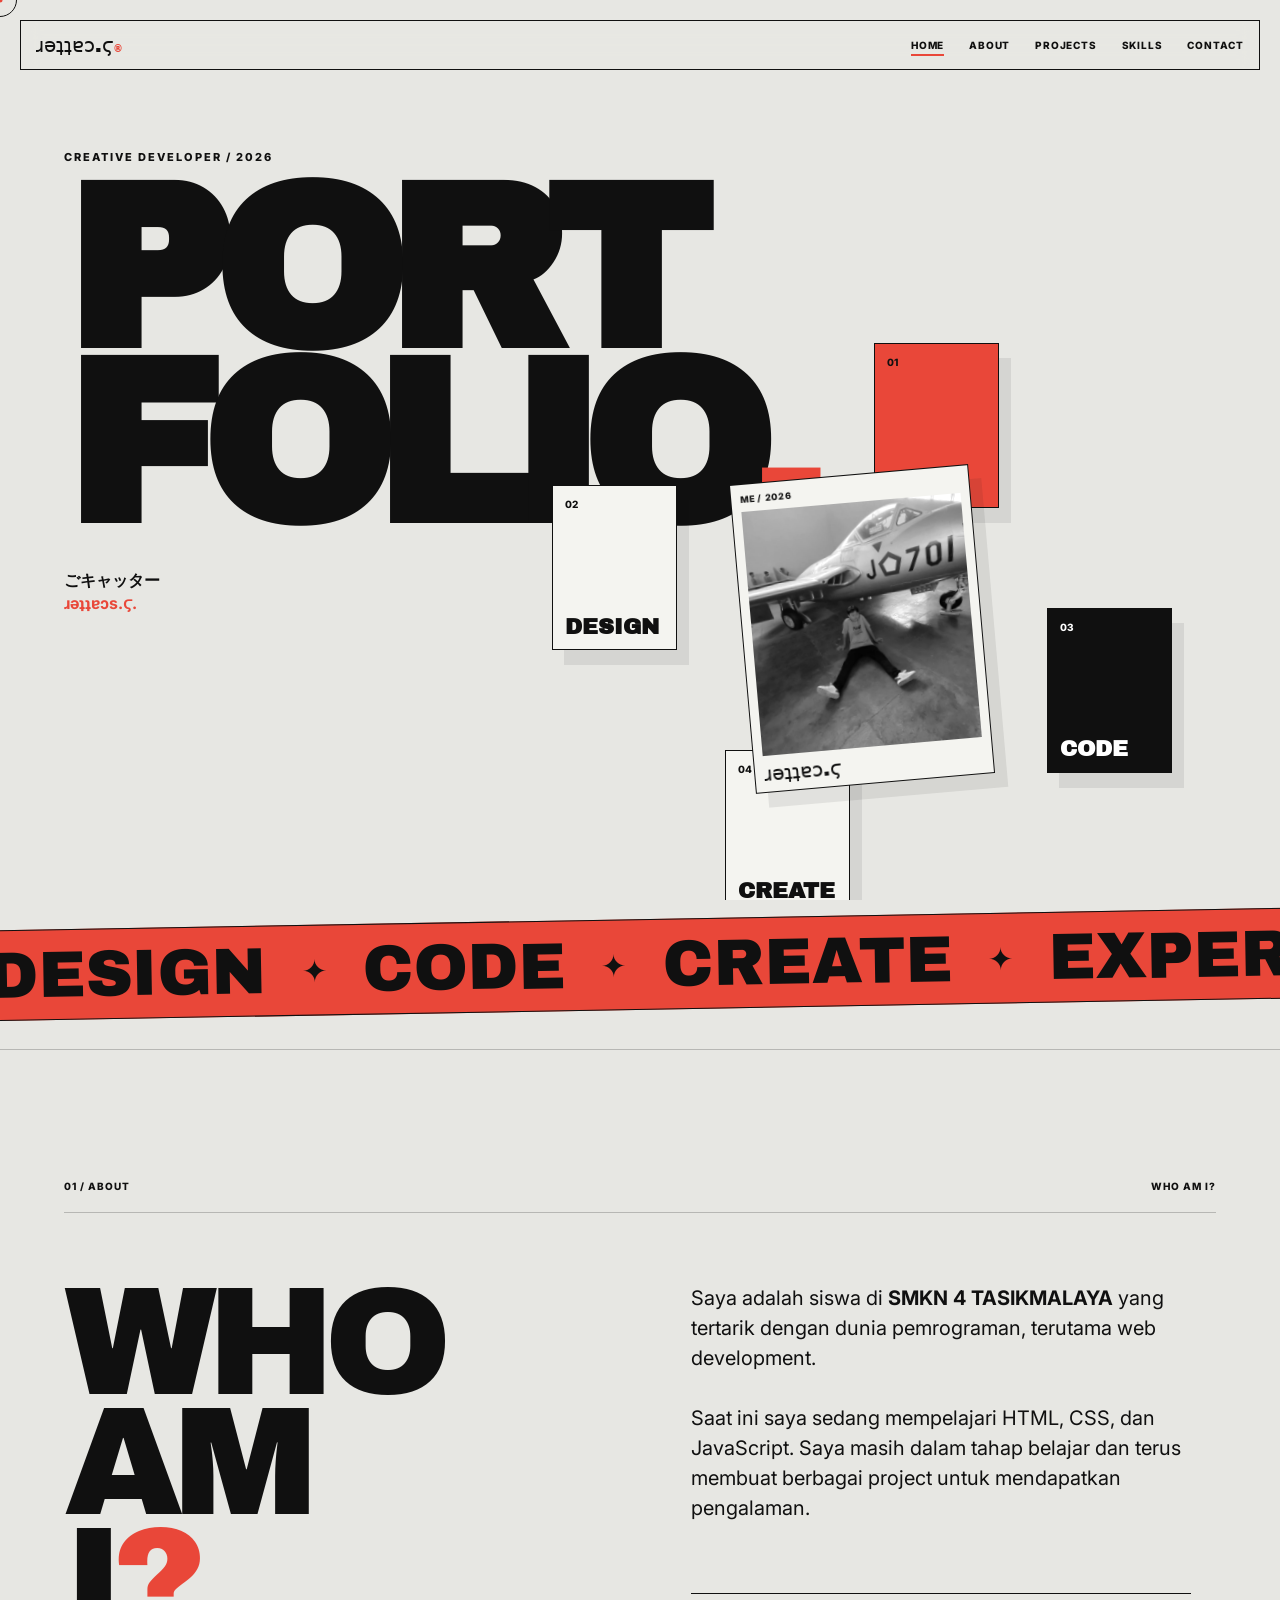
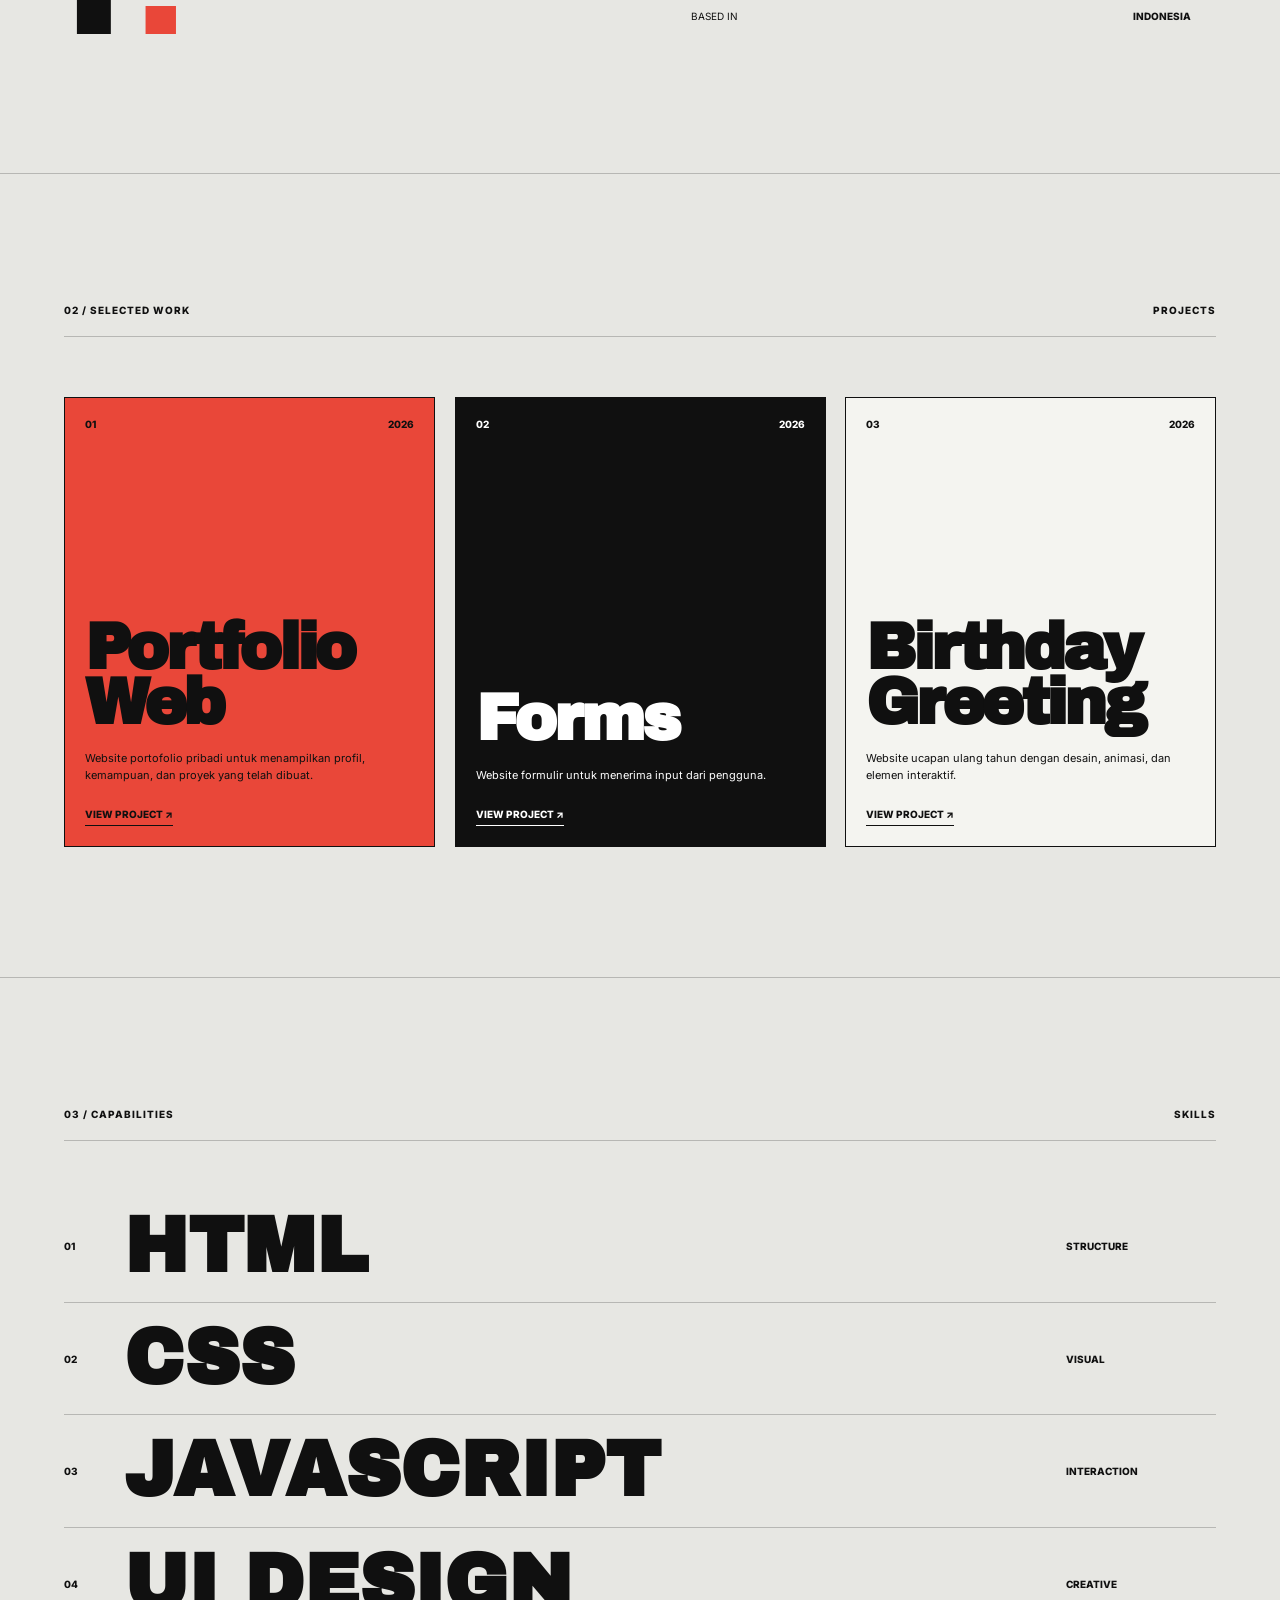
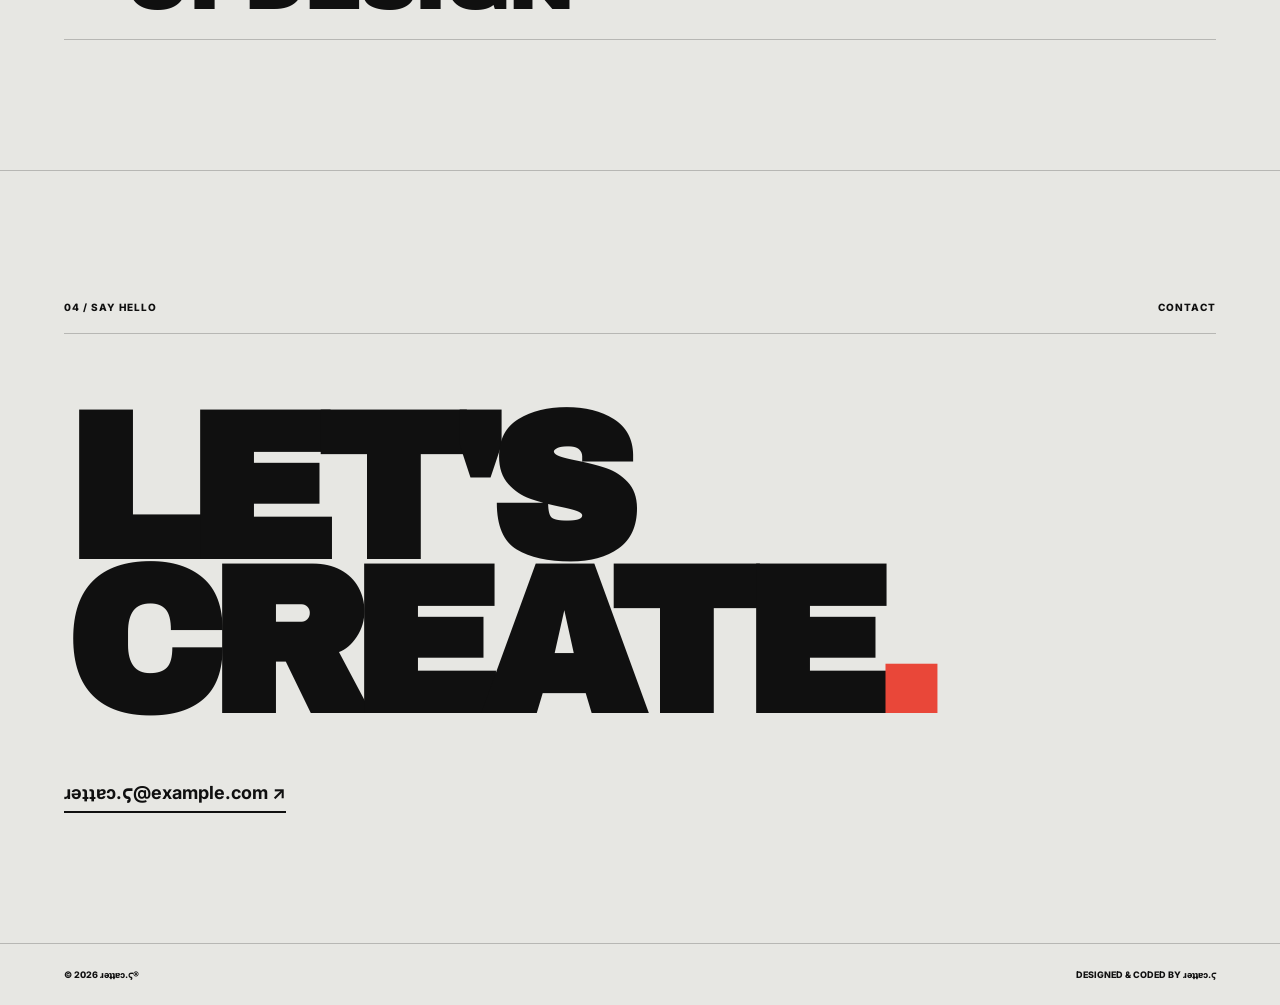
==== index.html @ 8c1c47d4 "Add files via upload" ====
<!DOCTYPE html>
<html lang="en">

<head>
  <meta charset="UTF-8">
  <meta name="viewport" content="width=device-width, initial-scale=1.0">

  <meta name="description" content="ɹǝʇʇɐɔ.ϛ — Creative Developer Portfolio">
  <meta name="theme-color" content="#e94739">

  <title>ɹǝʇʇɐɔ.ϛ® Portfolio</title>

  <link rel="preconnect" href="https://fonts.googleapis.com">
  <link rel="preconnect" href="https://fonts.gstatic.com" crossorigin>

  <link
    href="https://fonts.googleapis.com/css2?family=Archivo+Black&family=Inter:wght@400;500;600;700;800&display=swap"
    rel="stylesheet"
  >

  <link rel="stylesheet" href="zero.css">
</head>

<body>

  <!-- CUSTOM CURSOR -->
  <div class="cursor" id="cursor"></div>
  <div class="cursor-dot" id="cursorDot"></div>


  <!-- LOADER -->
  <div class="loader" id="loader">

    <div class="loader-top">
      <span>ɹǝʇʇɐɔ.ϛ®</span>
      <span>PORTFOLIO / 2026</span>
    </div>

    <div class="loader-center">

      <span id="loaderNumber">00</span>

      <div class="loader-line">
        <div id="loaderBar"></div>
      </div>

    </div>

    <div class="loader-bottom">
      <span>LOADING EXPERIENCE</span>
      <span>PLEASE WAIT</span>
    </div>

  </div>


  <!-- NAVBAR -->
  <header class="navbar">

    <a href="#home" class="brand">
      ɹǝʇʇɐɔ.ϛ<span>®</span>
    </a>

    <nav class="nav-links">

      <a href="#home" class="active">
        HOME
      </a>

      <a href="#about">
        ABOUT
      </a>

      <a href="#projects">
        PROJECTS
      </a>

      <a href="#skills">
        SKILLS
      </a>

      <a href="#contact">
        CONTACT
      </a>

    </nav>

    <button class="menu-toggle" id="menuToggle">
      MENU
    </button>

  </header>


  <main>

    <!-- =========================
         HERO
    ========================== -->

    <section class="hero" id="home">

      <div class="hero-copy">

        <div class="hero-small">
          CREATIVE DEVELOPER / 2026
        </div>

        <h1>
          PORT<br>
          FOLIO<span>.</span>
        </h1>

        <p class="hero-subtitle">
          ごキャッター<br>
          <span>ɹǝʇʇɐɔs.ϛ.</span>
        </p>

      </div>


      <!-- ORBIT -->
      <div class="orbit" id="orbit">

        <div class="orbit-card card-one">
          <span>01</span>
          <strong>WEB</strong>
        </div>

        <div class="orbit-card card-two">
          <span>02</span>
          <strong>DESIGN</strong>
        </div>

        <div class="orbit-card card-three">
          <span>03</span>
          <strong>CODE</strong>
        </div>

        <div class="orbit-card card-four">
          <span>04</span>
          <strong>CREATE</strong>
        </div>


        <!-- PROFILE -->
        <div class="profile-card">

          <div class="profile-label">
            ME / 2026
          </div>

          <img
            src="my photo.jpeg"
            alt="Profile photo"
          >

          <div class="profile-name">
            ɹǝʇʇɐɔ.ϛ
          </div>

        </div>

      </div>

    </section>


    <!-- =========================
         MARQUEE
    ========================== -->

    <div class="marquee">

      <div class="marquee-track">

        <span>DESIGN</span>
        <i>✦</i>

        <span>CODE</span>
        <i>✦</i>

        <span>CREATE</span>
        <i>✦</i>

        <span>EXPERIMENT</span>
        <i>✦</i>

        <span>DESIGN</span>
        <i>✦</i>

        <span>CODE</span>
        <i>✦</i>

        <span>CREATE</span>
        <i>✦</i>

        <span>EXPERIMENT</span>
        <i>✦</i>

      </div>

    </div>


    <!-- =========================
         ABOUT
    ========================== -->

    <section class="section about" id="about">

      <div class="section-head">
        <span>01 / ABOUT</span>
        <span>WHO AM I?</span>
      </div>

      <div class="about-grid">

        <div class="big-copy reveal">
          WHO<br>
          AM<br>
          I<span>?</span>
        </div>

        <div class="about-info reveal">

          <p>
            Saya adalah siswa di
            <strong>SMKN 4 TASIKMALAYA</strong>
            yang tertarik dengan dunia
            pemrograman, terutama
            web development.
          </p>

          <p>
            Saat ini saya sedang mempelajari
            HTML, CSS, dan JavaScript.
            Saya masih dalam tahap belajar
            dan terus membuat berbagai
            project untuk mendapatkan
            pengalaman.
          </p>

          <div class="about-meta">
            <span>BASED IN</span>
            <strong>INDONESIA</strong>
          </div>

        </div>

      </div>

    </section>


    <!-- =========================
         PROJECTS
    ========================== -->

    <section class="section projects" id="projects">

      <div class="section-head">
        <span>02 / SELECTED WORK</span>
        <span>PROJECTS</span>
      </div>

      <div class="project-grid">


        <article class="project-card project-red reveal">

          <div class="project-top">
            <span>01</span>
            <span>2026</span>
          </div>

          <div>

            <h2>
              Portfolio<br>
              Web
            </h2>

            <p>
              Website portofolio pribadi untuk menampilkan profil, kemampuan, dan proyek yang telah dibuat.
            </p>

            <a href="#contact" class="project-link">
              VIEW PROJECT ↗
            </a>

          </div>

        </article>


        <article class="project-card project-black reveal">

          <div class="project-top">
            <span>02</span>
            <span>2026</span>
          </div>

          <div>

            <h2>
              Forms
            </h2>

            <p>
              Website formulir untuk menerima input dari pengguna.
            </p>

            <a href="#contact" class="project-link">
              VIEW PROJECT ↗
            </a>

          </div>

        </article>


        <article class="project-card project-white reveal">

          <div class="project-top">
            <span>03</span>
            <span>2026</span>
          </div>

          <div>

            <h2>
              Birthday<br>
              Greeting
            </h2>

            <p>
              Website ucapan ulang tahun dengan desain, animasi, dan elemen interaktif.
            </p>

            <a href="#contact" class="project-link">
              VIEW PROJECT ↗
            </a>

          </div>

        </article>


      </div>

    </section>


    <!-- =========================
         SKILLS
    ========================== -->

    <section class="section skills" id="skills">

      <div class="section-head">
        <span>03 / CAPABILITIES</span>
        <span>SKILLS</span>
      </div>

      <div class="skills-list">


        <!-- HTML -->
        <div
          class="skill-row reveal"
          data-skill="HTML"
          data-percent="70"
        >

          <span>01</span>

          <strong>HTML</strong>

          <small>
            STRUCTURE
          </small>

          <div class="skill-detail">

            <div class="skill-detail-top">
              <span>HTML</span>
              <strong>70%</strong>
            </div>

            <div class="skill-progress">
              <div class="skill-progress-bar"></div>
            </div>

          </div>

        </div>


        <!-- CSS -->
        <div
          class="skill-row reveal"
          data-skill="CSS"
          data-percent="80"
        >

          <span>02</span>

          <strong>CSS</strong>

          <small>
            VISUAL
          </small>

          <div class="skill-detail">

            <div class="skill-detail-top">
              <span>CSS</span>
              <strong>80%</strong>
            </div>

            <div class="skill-progress">
              <div class="skill-progress-bar"></div>
            </div>

          </div>

        </div>


        <!-- JAVASCRIPT -->
        <div
          class="skill-row reveal"
          data-skill="JAVASCRIPT"
          data-percent="20"
        >

          <span>03</span>

          <strong>JAVASCRIPT</strong>

          <small>
            INTERACTION 
          </small>

          <div class="skill-detail">

            <div class="skill-detail-top">
              <span>JAVASCRIPT</span>
              <strong>20%</strong>
            </div>

            <div class="skill-progress">
              <div class="skill-progress-bar"></div>
            </div>

          </div>

        </div>


        <!-- UI DESIGN -->
        <div
          class="skill-row reveal"
          data-skill="UI DESIGN"
          data-percent="60"
        >

          <span>04</span>

          <strong>UI DESIGN</strong>

          <small>
            CREATIVE
          </small>

          <div class="skill-detail">

            <div class="skill-detail-top">
              <span>UI DESIGN</span>
              <strong>60%</strong>
            </div>

            <div class="skill-progress">
              <div class="skill-progress-bar"></div>
            </div>

          </div>

        </div>


      </div>

    </section>


    <!-- =========================
         CONTACT
    ========================== -->

    <section class="section contact" id="contact">

      <div class="section-head">
        <span>04 / SAY HELLO</span>
        <span>CONTACT</span>
      </div>

      <div class="contact-content reveal">

        <h2>
          LET'S<br>
          CREATE<span>.</span>
        </h2>

        <a
          href="mailto:hello@example.com"
          class="contact-mail"
        >
          ɹǝʇʇɐɔ.ϛ@example.com ↗
        </a>

      </div>

    </section>

  </main>


  <!-- FOOTER -->
  <footer>

    <span>
      © 2026 ɹǝʇʇɐɔ.ϛ®
    </span>

    <span>
      DESIGNED & CODED BY ɹǝʇʇɐɔ.ϛ
    </span>

  </footer>


  <script src="zero.js"></script>

</body>
</html>
---- zero.css ----
* {
  margin: 0;
  padding: 0;
  box-sizing: border-box;
}

html {
  scroll-behavior: smooth;
}

body {
  font-family: "Inter", Arial, sans-serif;
  background: #e7e7e3;
  color: #101010;
  min-height: 100vh;
  overflow-x: hidden;
}

a {
  color: inherit;
  text-decoration: none;
}

button {
  font: inherit;
}

:root {
  --bg: #e7e7e3;
  --paper: #f4f4f0;
  --black: #101010;
  --muted: #686868;
  --red: #e94739;
  --line: rgba(16, 16, 16, 0.22);
}


/* =========================
   CUSTOM CURSOR
========================= */

.cursor {
  position: fixed;
  top: 0;
  left: 0;
  width: 34px;
  height: 34px;
  border: 1px solid var(--black);
  border-radius: 50%;
  pointer-events: none;
  z-index: 99999;
  transform: translate(-50%, -50%);

  transition:
    width 0.25s ease,
    height 0.25s ease,
    background 0.25s ease,
    border-color 0.25s ease;
}

.cursor-dot {
  position: fixed;
  top: 0;
  left: 0;
  width: 5px;
  height: 5px;
  background: var(--red);
  border-radius: 50%;
  pointer-events: none;
  z-index: 100000;
  transform: translate(-50%, -50%);
}

.cursor.active {
  width: 55px;
  height: 55px;
  background: var(--red);
  border-color: var(--red);
  mix-blend-mode: multiply;
}


/* =========================
   LOADER
========================= */

.loader {
  position: fixed;
  inset: 0;
  z-index: 9999;
  background: var(--black);
  color: white;

  display: flex;
  flex-direction: column;
  justify-content: space-between;

  padding: 30px;

  transition:
    transform 0.8s cubic-bezier(0.77, 0, 0.18, 1);
}

.loader.hide {
  transform: translateY(-100%);
}

.loader-top,
.loader-bottom {
  display: flex;
  justify-content: space-between;
  font-size: 10px;
  font-weight: 800;
  letter-spacing: 0.12em;
}

.loader-center {
  display: flex;
  flex-direction: column;
  gap: 20px;
}

#loaderNumber {
  font-family: "Archivo Black", sans-serif;
  font-size: clamp(80px, 15vw, 220px);
  line-height: 0.8;
}

.loader-line {
  width: 100%;
  height: 3px;
  background: rgba(255, 255, 255, 0.2);
}

#loaderBar {
  width: 0;
  height: 100%;
  background: var(--red);
}


/* =========================
   NAVBAR
========================= */

.navbar {
  position: fixed;
  top: 20px;
  left: 20px;
  right: 20px;
  z-index: 100;

  display: flex;
  align-items: center;
  justify-content: space-between;

  padding: 12px 15px;

  border: 1px solid var(--black);
  background: rgba(231, 231, 227, 0.88);
  backdrop-filter: blur(10px);
}

.brand {
  font-family: "Archivo Black", sans-serif;
  font-size: 20px;
}

.brand span {
  color: var(--red);
  font-size: 10px;
}

.nav-links {
  display: flex;
  gap: 25px;
}

.nav-links a {
  position: relative;
  font-size: 10px;
  font-weight: 800;
  letter-spacing: 0.08em;
}

.nav-links a::after {
  content: "";
  position: absolute;
  left: 0;
  bottom: -5px;
  width: 0;
  height: 2px;
  background: var(--red);
  transition: width 0.3s ease;
}

.nav-links a:hover::after,
.nav-links a.active::after {
  width: 100%;
}

.menu-toggle {
  display: none;
  border: 1px solid var(--black);
  background: transparent;
  padding: 7px 10px;
  font-size: 9px;
  font-weight: 800;
  cursor: pointer;
}


/* =========================
   HERO
========================= */

.hero {
  position: relative;
  min-height: 100vh;
  padding: 150px 5vw 80px;
  overflow: hidden;

  display: flex;
  align-items: flex-start;
}

.hero-copy {
  position: relative;
  z-index: 3;
  max-width: 100%;
}

.hero-small {
  margin-bottom: 20px;
  font-size: 11px;
  font-weight: 800;
  letter-spacing: 0.18em;
}

.hero h1 {
  font-family: "Archivo Black", sans-serif;
  font-size: clamp(100px, 18vw, 260px);
  line-height: 0.76;
  letter-spacing: -0.08em;
}

.hero h1 span {
  color: var(--red);
}

.hero-subtitle {
  margin-top: 35px;
  font-size: 16px;
  font-weight: 700;
  line-height: 1.4;
}

.hero-subtitle span {
  color: var(--red);
}


/* =========================
   ORBIT
========================= */

.orbit {
  position: absolute;
  width: min(760px, 70vw);
  height: min(560px, 55vw);
  right: 3%;
  bottom: -1%;
  z-index: 6;
}

.profile-card {
  position: absolute;

  width: 240px;
  height: 310px;

  left: 50%;
  top: 50%;

  transform: translate(-50%, -50%) rotate(-5deg);

  background: var(--paper);
  border: 1px solid var(--black);

  padding: 9px;

  box-shadow: 12px 15px 0 rgba(16, 16, 16, 0.08);

  z-index: 20;

  transition:
    transform 0.4s ease,
    box-shadow 0.4s ease;
}

.profile-card:hover {
  transform: translate(-50%, -50%) rotate(0deg) scale(1.03);
  box-shadow: 18px 20px 0 rgba(16, 16, 16, 0.12);
}

.profile-label {
  margin-bottom: 7px;
  font-size: 9px;
  font-weight: 800;
  letter-spacing: 0.08em;
}

.profile-card img {
  display: block;
  width: 100%;
  height: 245px;
  object-fit: cover;
  filter: grayscale(1) contrast(1.1);
}

.profile-name {
  margin-top: 6px;
  font-family: "Archivo Black", sans-serif;
  font-size: 20px;
}

.orbit-card {
  position: absolute;

  width: 125px;
  height: 165px;

  padding: 12px;

  border: 1px solid var(--black);

  box-shadow: 12px 15px 0 rgba(16, 16, 16, 0.08);

  display: flex;
  flex-direction: column;
  justify-content: space-between;

  background: var(--paper);

  z-index: 10;

  transition: box-shadow 0.3s ease;

  will-change: left, top;
}

.orbit-card:hover {
  box-shadow: 18px 20px 0 rgba(16, 16, 16, 0.14);
}

.orbit-card span {
  font-size: 10px;
  font-weight: 800;
}

.orbit-card strong {
  font-family: "Archivo Black", sans-serif;
  font-size: 22px;
  line-height: 0.9;
}

.card-one {
  background: var(--red);
}

.card-two {
  background: var(--paper);
}

.card-three {
  background: var(--black);
  color: white;
}

.card-four {
  background: var(--paper);
}


/* =========================
   MARQUEE
========================= */

.marquee {
  width: 100%;
  overflow: hidden;

  border-top: 1px solid var(--black);
  border-bottom: 1px solid var(--black);

  background: var(--red);

  transform: rotate(-1deg) scale(1.02);

  margin: 20px 0 40px;
}

.marquee-track {
  width: max-content;

  display: flex;
  align-items: center;

  gap: 35px;

  padding: 18px 0;

  animation: marqueeMove 18s linear infinite;
}

.marquee span {
  font-family: "Archivo Black", sans-serif;
  font-size: clamp(30px, 5vw, 70px);
  line-height: 0.8;
}

.marquee i {
  font-style: normal;
  font-size: 30px;
}

@keyframes marqueeMove {
  from {
    transform: translateX(0);
  }

  to {
    transform: translateX(-50%);
  }
}


/* =========================
   SECTIONS
========================= */

.section {
  padding: 130px 5vw;
  border-top: 1px solid var(--line);
}

.section-head {
  display: flex;
  justify-content: space-between;

  padding-bottom: 20px;

  border-bottom: 1px solid var(--line);

  font-size: 10px;
  font-weight: 800;
  letter-spacing: 0.1em;
}


/* =========================
   ABOUT
========================= */

.about-grid {
  display: grid;
  grid-template-columns: 1fr 1fr;
  gap: 8vw;

  padding-top: 70px;
}

.big-copy {
  font-family: "Archivo Black", sans-serif;
  font-size: clamp(80px, 12vw, 180px);
  line-height: 0.78;
  letter-spacing: -0.07em;
}

.big-copy span {
  color: var(--red);
}

.about-info {
  max-width: 500px;
  font-size: 20px;
  line-height: 1.5;
}

.about-info p + p {
  margin-top: 30px;
}

.about-meta {
  margin-top: 70px;

  padding-top: 15px;

  border-top: 1px solid var(--black);

  display: flex;
  justify-content: space-between;

  gap: 30px;

  font-size: 10px;
}

.about-meta strong {
  font-weight: 800;
}


/* =========================
   PROJECTS
========================= */

.project-grid {
  display: grid;
  grid-template-columns: repeat(3, 1fr);
  gap: 20px;

  padding-top: 60px;
}

.project-card {
  min-height: 450px;

  padding: 20px;

  border: 1px solid var(--black);

  display: flex;
  flex-direction: column;
  justify-content: space-between;

  transition:
    transform 0.45s cubic-bezier(0.2, 0.8, 0.2, 1),
    box-shadow 0.45s ease;

  transform-style: preserve-3d;
  will-change: transform;
}

.project-card:hover {
  transform: translateY(-15px) rotate(-1.5deg);
  box-shadow: 18px 20px 0 rgba(16, 16, 16, 0.12);
}

.project-red {
  background: var(--red);
}

.project-black {
  background: var(--black);
  color: white;
}

.project-white {
  background: var(--paper);
}

.project-top {
  display: flex;
  justify-content: space-between;

  font-size: 10px;
  font-weight: 800;
}

.project-card h2 {
  font-family: "Archivo Black", sans-serif;
  font-size: clamp(40px, 5vw, 80px);
  line-height: 0.85;
  letter-spacing: -0.05em;
}

.project-card p {
  margin-top: 20px;
  font-size: 11px;
  line-height: 1.5;
}

.project-link {
  display: inline-block;

  margin-top: 25px;

  padding-bottom: 5px;

  border-bottom: 1px solid currentColor;

  font-size: 10px;
  font-weight: 800;

  transition: letter-spacing 0.3s ease;
}

.project-link:hover {
  letter-spacing: 0.12em;
}


/* =========================
   SKILLS
========================= */

.skills-list {
  padding-top: 50px;
}

.skill-row {
  position: relative;

  display: grid;
  grid-template-columns: 60px 1fr 150px;

  align-items: center;

  padding: 25px 0;

  border-bottom: 1px solid var(--line);

  transition:
    padding-left 0.3s ease,
    background 0.3s ease;

  cursor: pointer;

  overflow: hidden;
}

.skill-row:hover {
  padding-left: 15px;
  background: rgba(233, 71, 57, 0.08);
}

.skill-row span,
.skill-row small {
  font-size: 10px;
  font-weight: 800;
}

.skill-row strong {
  font-family: "Archivo Black", sans-serif;
  font-size: clamp(35px, 6vw, 80px);
  line-height: 0.8;
}


/* =========================
   SKILL DETAIL
========================= */

.skill-detail {
  grid-column: 2 / 4;

  max-height: 0;

  opacity: 0;

  overflow: hidden;

  transform: translateY(-10px);

  transition:
    max-height 0.4s ease,
    opacity 0.3s ease,
    transform 0.4s ease;

  pointer-events: none;
}

.skill-row.active .skill-detail {
  max-height: 100px;

  opacity: 1;

  transform: translateY(0);

  margin-top: 20px;

  pointer-events: auto;
}

.skill-detail-top {
  display: flex;
  justify-content: space-between;
  align-items: center;

  margin-bottom: 10px;

  font-size: 11px;
  font-weight: 800;
}

.skill-progress {
  width: 100%;
  height: 8px;

  background: rgba(16, 16, 16, 0.15);

  border: 1px solid var(--black);
}

.skill-progress-bar {
  width: 0;
  height: 100%;

  background: var(--red);

  transition:
    width 0.8s cubic-bezier(0.2, 0.8, 0.2, 1);
}

.skill-row.active .skill-progress-bar {
  width: var(--skill-percent);
}


/* =========================
   CONTACT
========================= */

.contact-content {
  padding-top: 80px;
}

.contact-content h2 {
  font-family: "Archivo Black", sans-serif;
  font-size: clamp(90px, 16vw, 230px);
  line-height: 0.75;
  letter-spacing: -0.08em;
}

.contact-content h2 span {
  color: var(--red);
}

.contact-mail {
  display: inline-block;

  margin-top: 60px;

  padding-bottom: 8px;

  border-bottom: 2px solid var(--black);

  font-size: 18px;
  font-weight: 700;

  transition:
    color 0.3s ease,
    border-color 0.3s ease;
}

.contact-mail:hover {
  color: var(--red);
  border-color: var(--red);
}


/* =========================
   SCROLL REVEAL
========================= */

.reveal {
  opacity: 0;

  transform: translateY(40px);

  transition:
    opacity 0.8s ease,
    transform 0.8s cubic-bezier(0.2, 0.8, 0.2, 1);
}

.reveal.show {
  opacity: 1;
  transform: translateY(0);
}


/* =========================
   FOOTER
========================= */

footer {
  padding: 25px 5vw;

  border-top: 1px solid var(--line);

  display: flex;
  justify-content: space-between;

  font-size: 9px;
  font-weight: 800;
}


/* =========================
   MOBILE
========================= */

@media (max-width: 768px) {

  .cursor,
  .cursor-dot {
    display: none;
  }

  .navbar {
    top: 10px;
    left: 10px;
    right: 10px;
  }

  .nav-links {
    position: absolute;

    top: calc(100% + 8px);

    left: 0;
    right: 0;

    display: none;

    flex-direction: column;
    gap: 0;

    border: 1px solid var(--black);

    background: var(--paper);
  }

  .nav-links.open {
    display: flex;
  }

  .nav-links a {
    padding: 15px;
    border-bottom: 1px solid var(--line);
  }

  .nav-links a:last-child {
    border-bottom: none;
  }

  .menu-toggle {
    display: block;
  }

  .hero {
    min-height: 850px;
    padding: 130px 20px 40px;
  }

  .hero h1 {
    font-size: 24vw;
  }

  .hero-subtitle {
    margin-top: 25px;
  }

  .orbit {
    width: 100vw;
    height: 480px;
    right: -10vw;
    bottom: 25px;
  }

  .profile-card {
    width: 180px;
    height: 245px;
  }

  .profile-card img {
    height: 185px;
  }

  .orbit-card {
    width: 95px;
    height: 135px;
  }

  .orbit-card strong {
    font-size: 16px;
  }

  .marquee {
    margin-top: 0;
  }

  .section {
    padding: 90px 20px;
  }

  .about-grid {
    grid-template-columns: 1fr;
    gap: 50px;
  }

  .big-copy {
    font-size: 25vw;
  }

  .about-info {
    font-size: 17px;
  }

  .about-meta {
    flex-direction: column;
    gap: 20px;
  }

  .project-grid {
    grid-template-columns: 1fr;
  }

  .project-card {
    min-height: 350px;
  }

  .skill-row {
    grid-template-columns: 40px 1fr;
  }

  .skill-row small {
    display: none;
  }

  .skill-detail {
    grid-column: 1 / -1;
  }

  .contact-content h2 {
    font-size: 23vw;
  }

  footer {
    flex-direction: column;
    gap: 10px;
  }
}


/* =========================
   SMALL MOBILE
========================= */

@media (max-width: 480px) {

  .hero {
    min-height: 820px;
  }

  .hero h1 {
    font-size: 23vw;
  }

  .orbit {
    width: 110vw;
    right: -18vw;
    height: 440px;
  }

  .profile-card {
    width: 165px;
    height: 225px;
  }

  .profile-card img {
    height: 168px;
  }

  .orbit-card {
    width: 85px;
    height: 120px;
    padding: 10px;
  }

  .orbit-card strong {
    font-size: 14px;
  }

  .project-card h2 {
    font-size: 45px;
  }
}


/* =========================
   REDUCED MOTION
========================= */

@media (prefers-reduced-motion: reduce) {

  html {
    scroll-behavior: auto;
  }

  *,
  *::before,
  *::after {
    animation-duration: 0.01ms !important;
    animation-iteration-count: 1 !important;
    transition-duration: 0.01ms !important;
  }
}
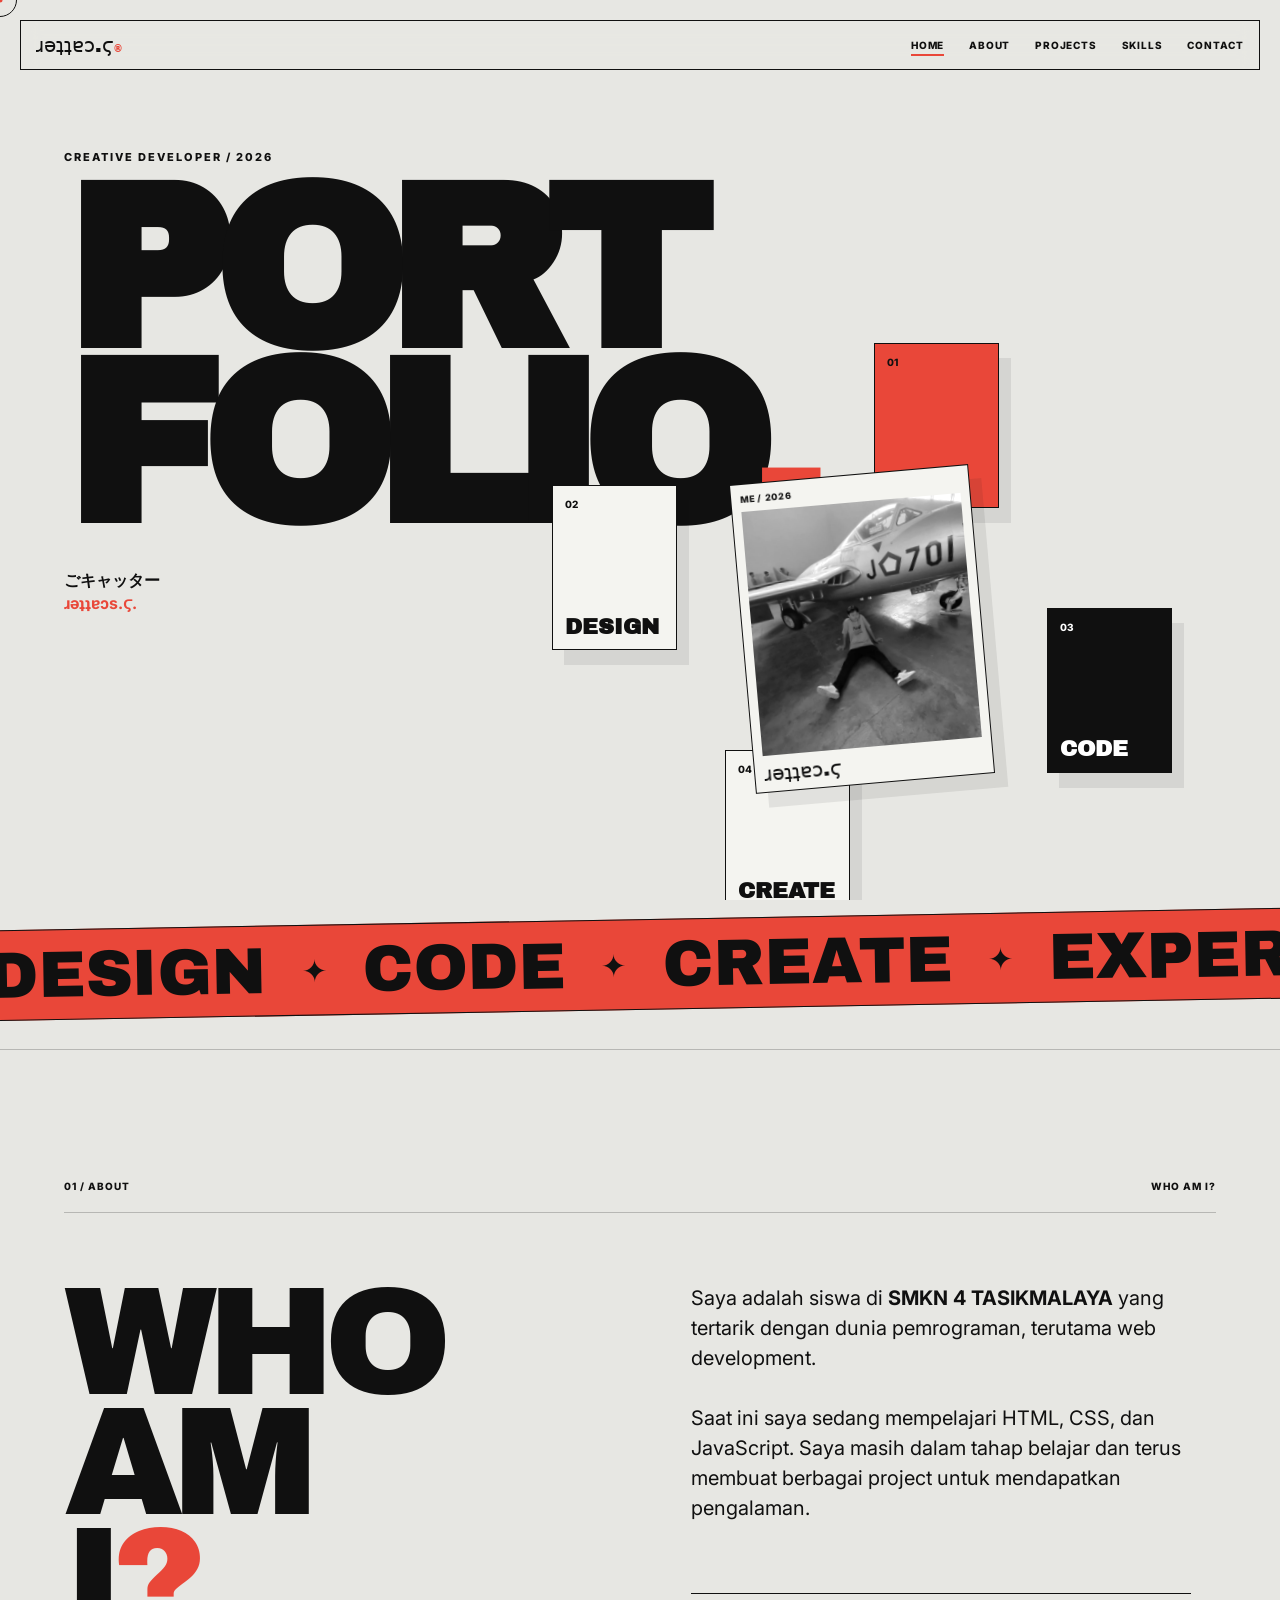
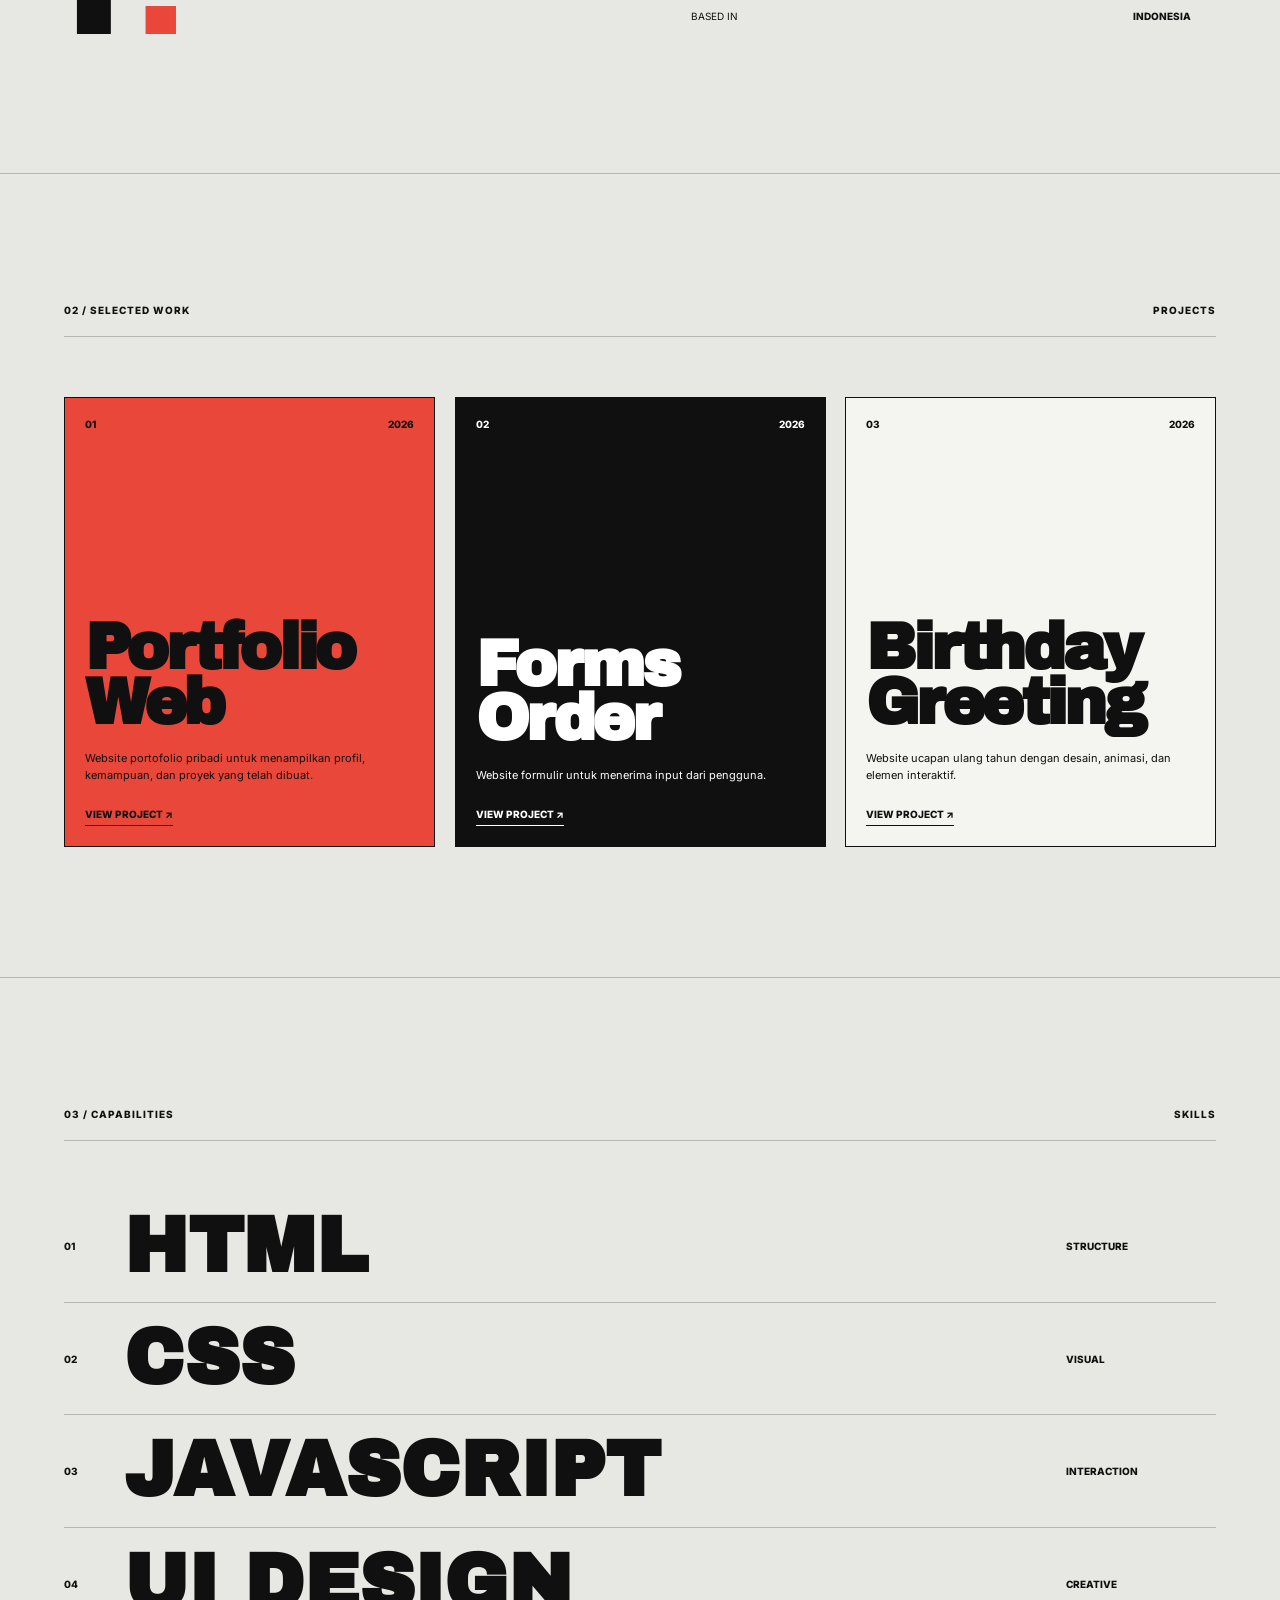
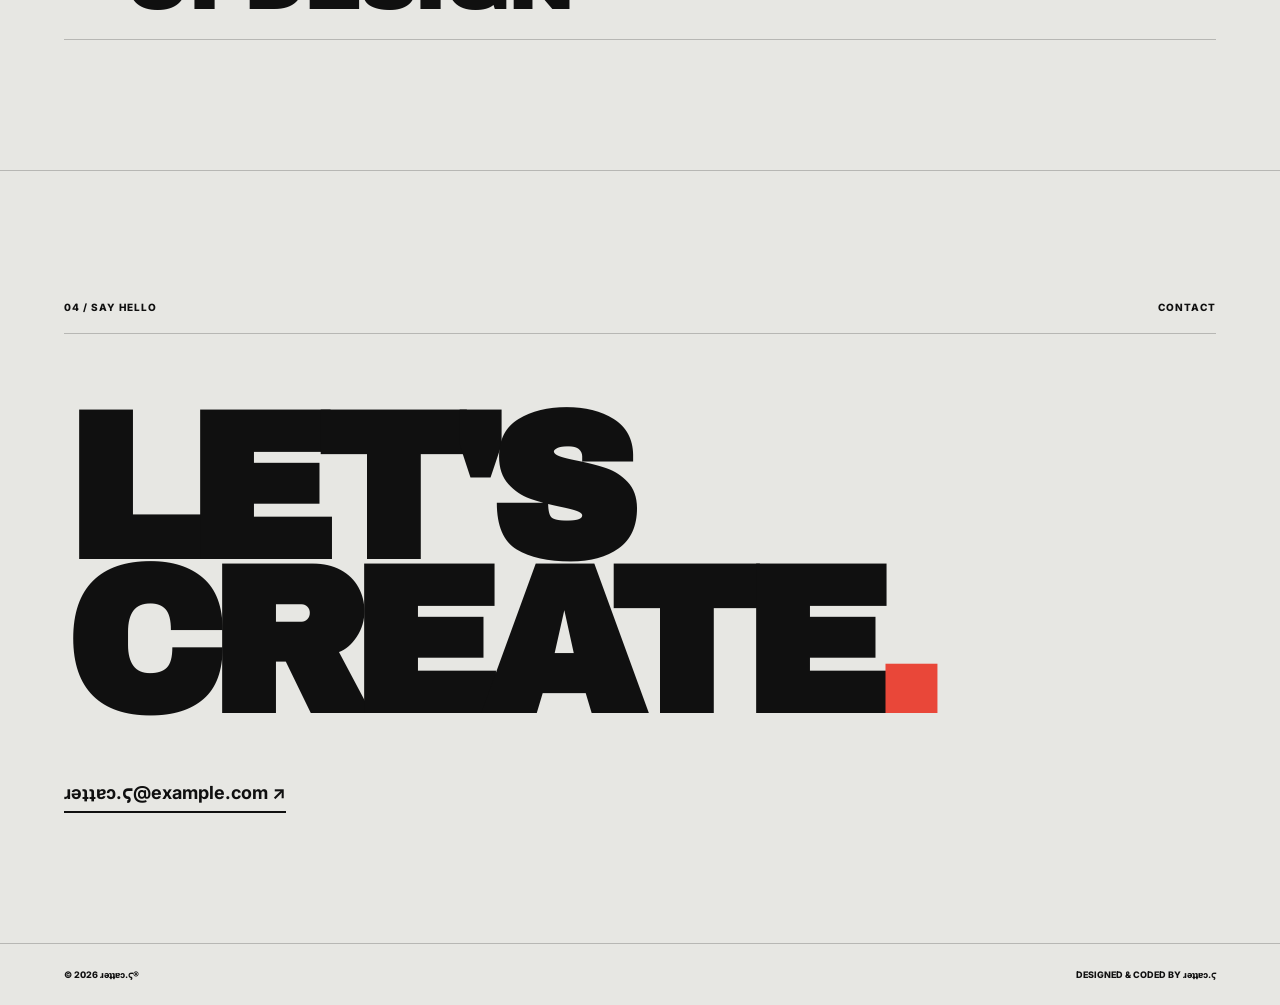
==== commit b873d59e: "Update index.html" ====
--- a/index.html
+++ b/index.html
@@ -285,7 +285,7 @@
               Website portofolio pribadi untuk menampilkan profil, kemampuan, dan proyek yang telah dibuat.
             </p>
 
-            <a href="#contact" class="project-link">
+            <a href="index2.html" class="project-link">
               VIEW PROJECT ↗
             </a>
 
@@ -304,14 +304,14 @@
           <div>
 
             <h2>
-              Forms
+              Forms Order
             </h2>
 
             <p>
               Website formulir untuk menerima input dari pengguna.
             </p>
 
-            <a href="#contact" class="project-link">
+            <a href="form order.html" class="project-link">
               VIEW PROJECT ↗
             </a>
 
@@ -338,7 +338,7 @@
               Website ucapan ulang tahun dengan desain, animasi, dan elemen interaktif.
             </p>
 
-            <a href="#contact" class="project-link">
+            <a href="birthday.html" class="project-link">
               VIEW PROJECT ↗
             </a>
 
@@ -544,4 +544,4 @@
   <script src="zero.js"></script>
 
 </body>
-</html>+</html>
